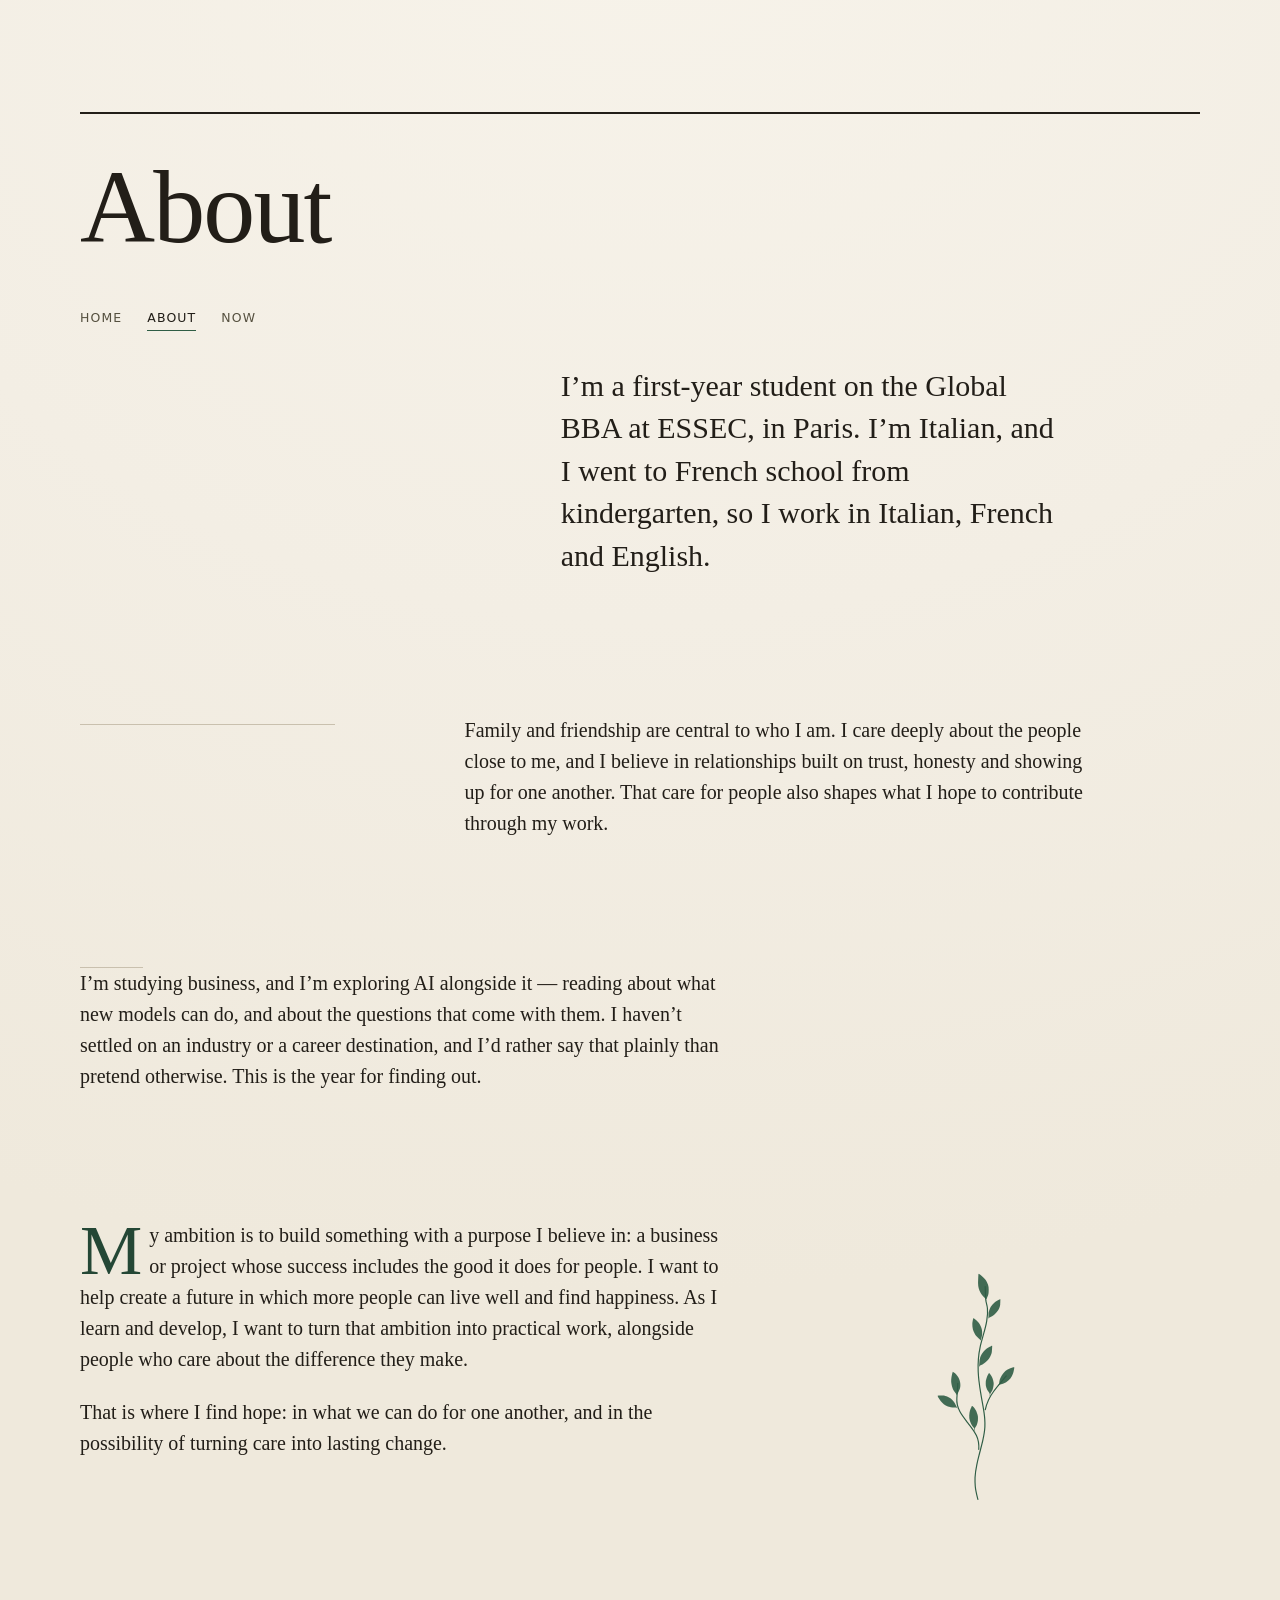
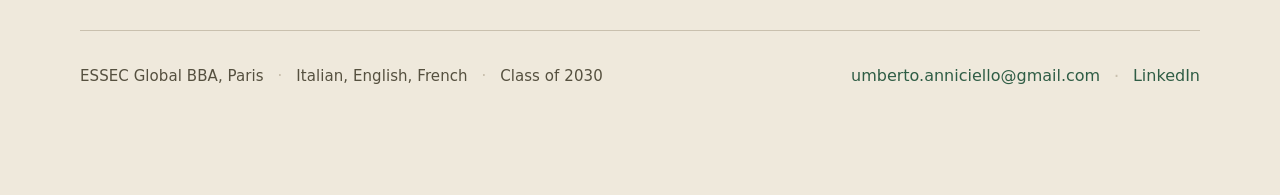
==== about/index.html @ f2fa38ba "Replace the holding page with the site: home, About, Now Three pages in the chosen direction (paper," ====
<!doctype html>
<html lang="en">
<head>
<meta charset="utf-8">
<meta name="viewport" content="width=device-width, initial-scale=1">
<meta name="theme-color" content="#F3EEE4">
<title>About — Umberto Anniciello, ESSEC Global BBA</title>
<meta name="description" content="Umberto Anniciello on family and friendship, what he believes about responsibility, and what he hopes to build.">
<link rel="canonical" href="https://umbertoanniciello.com/about/">

<meta property="og:type" content="profile">
<meta property="og:url" content="https://umbertoanniciello.com/about/">
<meta property="og:title" content="About — Umberto Anniciello">
<meta property="og:description" content="On family and friendship, what I believe about responsibility, and what I hope to build.">
<meta property="og:locale" content="en_GB">
<meta property="og:image" content="https://umbertoanniciello.com/og.jpg">
<meta property="og:image:width" content="1200"><meta property="og:image:height" content="630">
<meta property="og:image:alt" content="Umberto Anniciello, ESSEC Global BBA, Paris">
<meta name="twitter:card" content="summary_large_image">

<link rel="icon" href="data:image/svg+xml,%3Csvg%20xmlns='http://www.w3.org/2000/svg'%20viewBox='0%200%2032%2032'%3E%3Crect%20width='32'%20height='32'%20fill='%23F3EEE4'/%3E%3Cpath%20d='M9%208v11a7%207%200%200%200%2014%200V8'%20fill='none'%20stroke='%23221E18'%20stroke-width='2.5'/%3E%3Cpath%20d='M7%2026h18'%20stroke='%232F5D45'%20stroke-width='2'/%3E%3C/svg%3E">
<link rel="stylesheet" href="/style.css">
</head>
<body>
<script>document.documentElement.classList.add('js');</script>

<div class="sheet">

  <header class="masthead">
    <hr class="rule rule--heavy">
    <h1><span class="word"><span>About</span></span></h1>

    <nav class="nav" aria-label="Sections">
      <a href="/">Home</a>
      <a href="/about/" aria-current="page">About</a>
      <a href="/now/">Now</a>
    </nav>

    <div class="grid hero">
      <div class="lead-wrap">
        <p class="lead">
          <span class="ln">I&rsquo;m a first-year student on the Global BBA at ESSEC,</span>
          <span class="ln">in Paris. I&rsquo;m Italian, and I went to French school</span>
          <span class="ln">from kindergarten, so I work in Italian, French and English.</span>
        </p>
      </div>
    </div>
  </header>

  <main>

    <!-- the human side -->
    <div class="passage passage--right grid">
      <div class="mark"><hr class="rule" data-rv-rule></div>
      <div class="body" data-rv>
        <p>Family and friendship are central to who I am. I care deeply about the people close to me, and I believe in relationships built on trust, honesty and showing up for one another. That care for people also shapes what I hope to contribute through my work.</p>
      </div>
    </div>


    <!-- what I'm studying, and what I'm exploring -->
    <div class="passage passage--left grid">
      <div class="mark"><hr class="rule" data-rv-rule></div>
      <div class="body" data-rv>
        <p>I&rsquo;m studying business, and I&rsquo;m exploring AI alongside it &mdash; reading about what new models can do, and about the questions that come with them. I haven&rsquo;t settled on an industry or a career destination, and I&rsquo;d rather say that plainly than pretend otherwise. This is the year for finding out.</p>
      </div>
    </div>

    <!-- the ambition -->
    <div class="passage passage--left ambition grid">
      <div class="body" data-rv>
        <p>My ambition is to build something with a purpose I believe in: a business or project whose success includes the good it does for people. I want to help create a future in which more people can live well and find happiness. As I learn and develop, I want to turn that ambition into practical work, alongside people who care about the difference they make.</p>
        <p>That is where I find hope: in what we can do for one another, and in the possibility of turning care into lasting change.</p>
      </div>

      <svg class="sprig sprig-inline" viewBox="0 0 120 320" data-rv-sprig aria-hidden="true" focusable="false">
        <path class="stemline" d="M62.6 315.7C61.1 309.7 59.5 303.7 59 297.6C58.6 293.7 58.6 289.8 58.7 285.9C59 280 59.9 274.2 61.1 268.5C62.2 262.7 63.8 257 65.2 251.3C66.7 245.6 68.3 239.9 69.5 234.2C70.7 228.5 71.8 222.7 72.1 216.9C72.3 213.1 72.2 209.2 71.9 205.4C71.5 199.5 70.5 193.7 69.5 188C68.5 182.1 67.3 176.3 66.4 170.4C65.4 164.6 64.6 158.7 63.9 152.8C63.5 148.9 63.2 145 63 141.1C62.8 135.3 62.8 129.5 63.3 123.7C63.7 117.9 64.7 112.1 65.9 106.4C67.2 100.7 69 95.1 70.5 89.5C72.1 83.8 73.7 78.2 74.6 72.5C75.6 66.8 76.2 60.9 75.6 55.2C75.3 51.2 73.7 47.3 73.3 43.3C72.7 37.4 73.1 31.3 72.5 25.4M101.3 147.2C95.5 154.2 89.3 161 84 168.4C78.6 175.7 74.5 184.3 72.7 193.2M63.8 247.3C64.2 241 63.3 234.2 60.6 228.5C57.6 222.2 53.2 216.7 48.9 211.3C45 206.3 41 201.4 38 195.8C35.2 190.3 33.4 183.8 33.9 177.6C34.4 170.8 34.8 164 35.2 157.2"
              fill="none" stroke="currentColor" stroke-width="1.6" stroke-linecap="round" stroke-linejoin="round"></path>
        <g fill="currentColor" fill-rule="evenodd">
          <path class="leaf" d="M54.4 188.1C54.4 188.1 54.8 188 55 188.1C55.6 188.5 56.1 189.1 56.6 189.7C57.6 190.9 58.5 192.2 59.3 193.5C60.1 194.7 60.7 196 61.2 197.3C61.8 198.9 62.4 200.5 62.6 202.2C62.8 204.1 62.7 206 62.6 207.9C62.5 208.9 62.3 209.9 62 210.9C61.6 212.5 61.1 214 60.4 215.5C59.9 216.7 58.7 217.5 58.5 218.8C58.2 220.2 59 223.1 59 223.1C59 223.1 58 221.7 57.7 220.9C57.5 220.3 58 219.6 57.7 219C57 217.7 55.8 216.8 55 215.5C54.1 214.2 53.4 212.9 52.8 211.4C52 209.3 51.2 207.2 50.9 204.9C50.6 202.3 50.8 199.6 51.2 197C51.4 195.4 52 193.9 52.5 192.4C53.1 190.9 54.4 188.1 54.4 188.1Z"></path>
          <path class="leaf" d="M9.1 174C11 173.8 12.9 173.8 14.8 174C15.9 174 17 174.2 18 174.5C19.1 174.8 20.3 175.1 21.3 175.6C22.6 176.2 23.9 176.9 25.1 177.8C26.5 178.8 27.7 180 28.9 181.3C29.5 181.9 30.1 182.7 30.5 183.5C32.1 186.2 34.9 191.9 34.9 191.9C34.9 191.9 33.8 190.4 33 190.2C31.4 189.9 29.7 190.4 28.1 190.2C26.4 190.1 24.8 189.8 23.2 189.4C22.2 189.2 21.2 188.8 20.2 188.3C18.8 187.6 17.4 186.9 16.1 185.9C14.6 184.7 13.3 183.3 12.1 181.8C11 180.6 10.2 179.2 9.3 177.8C8.7 176.7 7.7 174.5 7.7 174.5C7.7 174.5 8.6 174 9.1 174Z"></path>
          <path class="leaf" d="M77.8 143.3C77.8 143.3 79 144.3 79.4 144.9C80.5 146.5 81.7 148.2 82.4 150C83.2 152 83.7 154.2 84 156.3C84.2 157.4 84.2 158.5 84 159.6C83.9 161 83.6 162.5 83.2 163.9C82.8 165.4 82.3 166.9 81.6 168.2C81 169.5 80 170.5 79.4 171.8C79.2 172.2 79.5 172.7 79.4 173.1C79.3 173.6 78.6 174.5 78.6 174.5C78.6 174.5 79 172.4 78.6 171.5C77.8 169.4 76 167.8 75.1 165.8C74.3 164.1 73.7 162.2 73.4 160.4C73.2 158.3 73.3 156.2 73.4 154.1C73.5 153.3 73.7 152.5 74 151.7C74.5 150.1 74.9 148.5 75.6 147.1C76.2 145.7 77.8 143.3 77.8 143.3Z"></path>
          <path class="leaf" d="M28.4 141.4C28.4 141.4 30.3 142.5 31.1 143.3C32.5 144.6 33.7 146.1 34.9 147.6C35.7 148.8 36.5 150.1 37 151.4C37.7 152.9 38.1 154.4 38.4 156C38.7 157.5 38.7 159.1 38.7 160.6C38.6 161.8 38.5 163 38.1 164.2C37.3 166.6 36.3 169 35.1 171.2C34.7 172.1 33.2 173.4 33.2 173.4C33.2 173.4 33.2 172.3 33 171.8C32.1 170.3 30.9 169.1 30 167.7C29.2 166.5 28.6 165.2 28.1 163.9C27.4 162 26.8 160 26.5 157.9C26.1 156 26.1 153.9 26.2 152C26.3 149.7 26.8 147.4 27.3 145.2C27.5 143.9 28.4 141.4 28.4 141.4Z"></path>
          <path class="leaf" d="M110.9 135.4C111.4 135.3 112.3 135.7 112.3 135.7C112.3 135.7 111.7 139.7 111.2 141.6C110.9 142.7 110.6 143.9 110.1 144.9C109.2 146.9 108.2 148.9 106.9 150.6C105.2 152.6 103.2 154.2 101.1 155.8C99.8 156.7 98.3 157.3 96.8 157.9C95.2 158.5 93.4 158.6 91.9 159.3C91.3 159.6 90.6 160.9 90.6 160.9C90.6 160.9 89.7 160.4 89.7 160.4C89.7 160.4 91.1 159.3 91.4 158.5C91.8 157.2 91.6 155.7 91.9 154.4C92.2 152.9 92.7 151.5 93.3 150C93.7 148.9 94.3 147.8 94.9 146.8C95.8 145.4 96.7 143.9 97.9 142.7C99.3 141.3 100.8 140 102.5 138.9C103.9 138 105.4 137.4 106.9 136.7C108.2 136.2 109.5 135.7 110.9 135.4Z"></path>
          <path class="leaf" d="M81.6 106C81.6 106 82.1 106.3 82.1 106.3C82.1 106.3 82 111.8 81.6 114.5C81.4 116.1 80.8 117.6 80.2 119.1C79.9 120 79.4 120.9 78.9 121.8C78.1 123.1 77.2 124.4 76.2 125.6C75.3 126.6 74.4 127.5 73.4 128.3C72 129.5 70.5 130.6 68.8 131.6C67.8 132.2 66.5 132.2 65.6 132.9C64.8 133.5 64.2 135.4 64.2 135.4C64.2 135.4 64.6 128.5 65 125.1C65.2 123.9 65.5 122.9 65.8 121.8C66.4 120.3 66.9 118.8 67.7 117.5C68.6 116 69.6 114.6 70.7 113.4C71.8 112.2 72.9 111 74.3 110.1C76.6 108.6 81.6 106 81.6 106Z"></path>
          <path class="leaf" d="M56.3 68.6C56.3 68.6 56.7 68.5 56.9 68.6C58.1 69.4 59.3 70.3 60.4 71.3C61.6 72.4 62.7 73.6 63.7 74.8C64.5 75.8 65.3 76.9 65.8 78.1C66.6 79.6 67.3 81.3 67.7 83C68.1 84.1 68.2 85.3 68.3 86.5C68.4 88.1 68.5 89.8 68.3 91.4C67.9 94.2 66.4 99.8 66.4 99.8C66.4 99.8 66.5 98.6 66.1 98.2C64.5 96.3 62.4 94.8 60.7 93C59.8 92.1 59.1 91.1 58.5 90C57.4 88 56.4 86 55.8 83.8C55.2 81.3 54.9 78.7 55 76.2C55.1 73.6 56.3 68.6 56.3 68.6Z"></path>
          <path class="leaf" d="M92.7 42.5C92.9 42.4 93.3 42.8 93.3 42.8C93.3 42.8 93.2 47.7 93 50.1C92.9 51.2 92.6 52.3 92.2 53.4C91.6 54.9 90.9 56.6 90 58C88.8 59.7 87.5 61.4 85.9 62.9C84.7 64 83.3 65 81.9 65.9C80.6 66.6 79 66.9 77.8 67.8C77.2 68.2 76.4 69.7 76.4 69.7C76.4 69.7 76.9 68 77 67.2C77.2 65 76.9 62.8 77.2 60.7C77.5 59.1 78 57.6 78.6 56.1C79 54.9 79.5 53.8 80.2 52.8C81.5 51 83 49.2 84.6 47.7C85.8 46.5 87.2 45.6 88.7 44.7C90 43.8 91.3 43.1 92.7 42.5Z"></path>
          <path class="leaf" d="M63.4 8C63.4 8 66.2 9.4 67.5 10.4C69.3 11.9 70.9 13.6 72.4 15.3C73.3 16.5 74.1 17.8 74.8 19.1C75.5 20.4 76 21.6 76.4 22.9C76.8 24.2 77.1 25.4 77.2 26.7C77.4 28.9 77.4 31.1 77.2 33.3C77.1 34.7 76.9 36.2 76.4 37.6C75.9 39.2 74.8 40.6 74.5 42.2C74.4 43.2 75.1 45.2 75.1 45.2C75.1 45.2 75 43.5 74.5 42.8C74.3 42.3 73.6 42.3 73.2 42C71.7 40.6 70.2 39.2 68.8 37.6C67.9 36.5 67 35.3 66.4 34.1C65.3 32 64.3 29.8 63.7 27.6C63.1 25.7 62.9 23.8 62.9 21.9C62.8 17.2 63.4 8 63.4 8Z"></path>
        </g>
      </svg>
    </div>

  </main>

  <footer class="colophon">
    <hr class="rule" data-rv-rule>
    <div class="cols">
      <ul class="facts" data-rv>
        <li>ESSEC Global BBA, Paris</li>
        <li>Italian, English, French</li>
        <li>Class of 2030</li>
      </ul>
      <ul class="contact" data-rv>
        <li><a href="mailto:umberto.anniciello@gmail.com">umberto.anniciello@gmail.com<span class="u"></span></a></li>
        <li><a href="https://www.linkedin.com/in/umberto-anniciello/" rel="me noopener">LinkedIn<span class="u"></span></a></li>
      </ul>
    </div>
  </footer>

</div>

<script src="/reveal.js"></script>
</body>
</html>
---- style.css ----
/* ---------------------------------------------------------------------------
   OPTIONAL SELF-HOSTED TEXT SERIF (no network requests as shipped).
   Download Source Serif 4 (SIL OFL 1.1), subset to latin + latin-ext, place
   the files beside this page as /fonts/…, then uncomment and put
   'Source Serif 4' at the head of --serif.

@font-face {
  font-family: 'Source Serif 4';
  src: url('/fonts/SourceSerif4-Roman.subset.woff2') format('woff2');
  font-weight: 300 700; font-style: normal; font-display: swap;
}
@font-face {
  font-family: 'Source Serif 4';
  src: url('/fonts/SourceSerif4-Italic.subset.woff2') format('woff2');
  font-weight: 300 700; font-style: italic; font-display: swap;
}
--------------------------------------------------------------------------- */

:root{
  --paper:#F3EEE4;
  --paper-hi:#F7F3EA;
  --paper-lo:#EFE9DC;
  --panel:#E9E2D2;
  --ink:#221E18;
  --ink-soft:#55503F;
  --accent:#2F5D45;
  --accent-deep:#244735;
  --rule:#C9C0AE;

  --serif:'Iowan Old Style','Charter','Bitstream Charter','Palatino Linotype',Palatino,'Book Antiqua',Georgia,'Times New Roman',serif;
  --display:'Hoefler Text','Baskerville','Baskerville Old Face','Iowan Old Style','Palatino Linotype',Palatino,Georgia,serif;
  --meta:system-ui,-apple-system,'Segoe UI','Helvetica Neue',Helvetica,Arial,sans-serif;

  /* every clamp uses the two-term rem + vi form (WCAG 1.4.4 / F94 safe) */
  --gutter:clamp(1.5rem, 0.333rem + 5.833vi, 5rem);
  --step:clamp(4rem, 2.667rem + 6.667vi, 8rem);
  --ease:cubic-bezier(.16,1,.3,1);
}

*,*::before,*::after{box-sizing:border-box}

html{
  -webkit-text-size-adjust:100%;
  min-height:100%;
  background-color:var(--paper);
  background-image:radial-gradient(130% 78% at 50% -6%, var(--paper-hi) 0%, var(--paper) 52%, var(--paper-lo) 100%);
  background-repeat:no-repeat;
}

body{
  margin:0;
  background:transparent;
  color:var(--ink);
  font-family:var(--serif);
  font-size:clamp(1.125rem, 1.083rem + 0.208vi, 1.25rem);
  line-height:1.55;
  font-kerning:normal;
  font-variant-ligatures:common-ligatures;
  text-rendering:optimizeLegibility;
  overflow-x:hidden;
}

p{margin:0 0 1.1em}
p:last-child{margin-bottom:0}

a{color:var(--accent);text-decoration:none}
:focus-visible{
  outline:2px solid var(--accent);
  outline-offset:4px;
  border-radius:2px;
}

/* --- the sheet --------------------------------------------------------- */
.sheet{
  max-width:82rem;
  margin-inline:auto;
  padding-inline:var(--gutter);
  padding-block:clamp(2rem, 1.167rem + 4.167vi, 5rem) clamp(3rem, 2rem + 5vi, 6rem);
}

/* the 12-column forme; single column until the page is wide enough to set
   two properly, which is the only honest breakpoint for an editorial grid */
.grid{display:grid;grid-template-columns:1fr;gap:0}
@media (min-width:64em){
  .grid{grid-template-columns:repeat(12,1fr);column-gap:clamp(1.5rem, 0.5rem + 2vi, 3rem)}
}

/* --- hairlines --------------------------------------------------------- */
.rule{
  height:1px;background:var(--rule);border:0;margin:0;
  transform-origin:left center;
}
.rule--heavy{height:2px;background:var(--ink)}

/* --- masthead ---------------------------------------------------------- */
.masthead{padding-top:clamp(1rem, 0.5rem + 2.5vi, 2.5rem)}

h1{
  font-family:var(--display);
  font-weight:400;
  font-size:clamp(2.4rem, 1.033rem + 6.833vi, 6.5rem);
  line-height:1.02;
  letter-spacing:-0.018em;
  margin:clamp(1.25rem, 0.833rem + 2.083vi, 2.75rem) 0 clamp(1.5rem, 1rem + 2.5vi, 3rem);
  max-width:14ch;
}
/* The mask was compensated on the vertical axis only. Horizontally the negative
   letter-spacing pulls the box in and round glyphs overhang their advance width:
   measured, "Now" sits 1.7px outside its box at 40px and 5.1px at 120px, so the w
   was sliced at every size. Same trick as the block axis - widen the mask, pull the
   layout back by exactly the same amount, so word spacing is untouched. */
h1 .word{display:inline-block;overflow:hidden;padding-block:0.02em 0.14em;margin-block:-0.02em -0.14em;padding-inline:0.03em 0.16em;margin-inline:-0.03em -0.16em;vertical-align:bottom}
h1 .word > span{display:inline-block;will-change:transform}

.lead{
  font-size:clamp(1.375rem, 1.208rem + 0.833vi, 1.875rem);
  line-height:1.42;
  max-width:34ch;
  margin-bottom:0;
}
.lead .ln{display:inline}

@media (min-width:64em){
  .hero .plate{grid-column:1 / span 4}
  .hero .lead-wrap{grid-column:6 / span 7;align-self:end;padding-bottom:0.6rem}
}

/* --- portrait plate ---------------------------------------------------- */
/* HEADSHOT SLOT.  This direction works with or without a portrait — the
   grid simply gives the standfirst columns 1–7 if the plate is removed.
   Replace the <svg> below with <img src="portrait.jpg" alt="" width="…"
   height="…"> keeping the 4:5 ratio, and delete the .credit line. */
.plate{margin:0 0 clamp(2rem, 1.5rem + 2.5vi, 3.5rem) 0;max-width:22rem}
.plate .frame{
  position:relative;overflow:hidden;
  border:1px solid var(--rule);
  background:var(--panel);
  aspect-ratio:4/5;
}
.plate svg,.plate img{display:block;width:100%;height:100%;object-fit:cover}
.plate .credit{
  font-family:var(--meta);
  font-size:0.75rem;
  letter-spacing:0.04em;
  color:var(--ink-soft);
  margin:0.6rem 0 0;
}
.plate .credit b{font-weight:600;color:var(--accent-deep)}

/* --- passages ---------------------------------------------------------- */
.passage{margin-top:var(--step)}
.passage .body{max-width:34em}
.passage .body p{max-width:65ch}
.mark{margin-bottom:clamp(1.25rem, 1rem + 1.25vi, 2rem)}

@media (min-width:64em){
  .passage--right .mark{grid-column:1 / span 3;margin-top:0.55rem}
  .passage--right .body{grid-column:5 / span 7}
  .passage--left  .body{grid-column:1 / span 7}
  .passage--left  .sprig{grid-column:9 / span 3;justify-self:center}
  .passage .mark{margin-bottom:0}
}

/* --- the belief: the pull-quote ---------------------------------------- */
.belief{
  margin-top:var(--step);
  background:var(--panel);
  border-block:1px solid var(--rule);
  padding-block:clamp(3rem, 2.167rem + 4.167vi, 6rem);
  /* full-bleed out of the sheet's gutters, safely, with no horizontal scroll */
  margin-inline:calc(var(--gutter) * -1);
  padding-inline:var(--gutter);
}
.belief-inner{max-width:82rem;margin-inline:auto}
blockquote{
  margin:0;
  font-family:var(--display);
  font-weight:400;
  font-size:clamp(1.55rem, 1.15rem + 2vi, 2.75rem);
  line-height:1.28;
  letter-spacing:-0.012em;
  position:relative;
}
blockquote .ln{display:block;max-width:26ch}
blockquote .ln + .ln{margin-top:0.5em}
blockquote .ln:first-child{max-width:24ch}
/* the hanging opening quote, set in the margin the way a magazine sets it */
.quotemark{
  font-family:var(--display);
  font-size:clamp(4rem, 2.5rem + 7.5vi, 9rem);
  line-height:0.6;
  color:var(--accent-deep);
  opacity:.42;
  display:block;
  margin-bottom:0.06em;
  user-select:none;
}
.stem{display:none}
@media (min-width:64em){
  .belief-inner{display:grid;grid-template-columns:repeat(12,1fr);column-gap:clamp(1.5rem, 0.5rem + 2vi, 3rem)}
  .quotemark{grid-column:1 / span 1;text-align:right;margin:0;justify-self:end}
  .stem{display:block;grid-column:2 / span 1;justify-self:center;
        width:2px;background:var(--accent);align-self:stretch;
        transform-origin:top center;margin:0.4rem 0 0.5rem}
  blockquote{grid-column:3 / span 9}
  blockquote .ln,blockquote .ln:first-child{max-width:30ch}
}

/* --- the ambition: drop cap -------------------------------------------- */
.ambition .body > p:first-of-type::first-letter{
  float:left;
  font-family:var(--display);
  font-size:3.5em;
  line-height:0.78;
  padding:0.06em 0.1em 0 0;
  color:var(--accent-deep);
}

/* --- colophon ---------------------------------------------------------- */
.colophon{margin-top:var(--step)}
.colophon .rule{margin-bottom:clamp(1.25rem, 1rem + 1.25vi, 2rem)}
.facts,.contact{
  list-style:none;margin:0;padding:0;
  font-family:var(--meta);
  display:flex;flex-wrap:wrap;align-items:center;
  column-gap:0.85rem;row-gap:0.1rem;
}
.facts{font-size:0.9375rem;color:var(--ink-soft);letter-spacing:0.005em}
.facts li,.contact li{display:flex;align-items:center;gap:0.85rem}
.facts li:not(:last-child)::after,
.contact li:not(:last-child)::after{content:'·';color:var(--rule);font-size:1.1em}
.facts .slot{color:var(--accent-deep);font-weight:600}
.contact{margin-top:0.35rem;font-size:1rem}
.contact a{
  display:inline-flex;align-items:center;min-height:44px;
  color:var(--accent);
  border-bottom:1px solid transparent;
  position:relative;
}
.contact a .u{
  position:absolute;left:0;right:0;bottom:11px;height:1px;background:currentColor;
  transform:scaleX(0);transform-origin:left center;
  transition:transform .45s var(--ease);
}
.contact a:hover .u,.contact a:focus-visible .u{transform:scaleX(1)}

@media (min-width:64em){
  .colophon .cols{display:grid;grid-template-columns:repeat(12,1fr);column-gap:clamp(1.5rem, 0.5rem + 2vi, 3rem);align-items:start}
  .colophon .facts{grid-column:1 / span 7}
  .colophon .contact{grid-column:8 / span 5;margin-top:-0.55rem;justify-content:flex-end}
}

/* --- the olive sprig: the quiet accent from nature ---------------------- */
.sprig{display:block;width:clamp(3.5rem, 2.833rem + 3.333vi, 6rem);height:auto;color:var(--accent)}
.sprig .leaf{opacity:.9}
.sprig-inline{margin-block:clamp(2rem, 1.667rem + 1.667vi, 3rem) 0}
/* ==========================================================================
   MOTION — "Settling", much slower
   One gesture, performed slowly and in order, then stillness. Nothing draws
   itself; nothing slides sideways. Everything rises 14px into place on an
   evenly-paced curve and then stops moving for good.

   Chosen from the motion comparison on 5 September 2026:
   treatment = settling · pace = much slower (1.75x) · body text = moves.

   Every duration below derives from --pace, so the whole page can be sped up
   or slowed down by changing one number and nothing drifts out of step.
   ========================================================================== */
:root{
  --pace:1.75;          /* scroll reveals — the "much slower" that was chosen */
  --pace-in:1.15;       /* the one-time page-load sequence. Deliberately quicker:
                           at 1.75 the first screen took 3.8s to finish assembling
                           and no largest-contentful-paint was recorded at all.
                           Slowness is right while reading and wrong on arrival.
                           Set this to 1.75 to make the entrance match the rest. */
  --ease:cubic-bezier(.22,.61,.36,1);   /* evenly paced; not front-loaded */
  --rise:.875rem;                        /* the 14px settle */

  --d-name:calc(.95s * var(--pace-in));
  --d-lead:calc(.90s * var(--pace-in));
  --d-plate:calc(1.05s * var(--pace-in));
  --d-credit:calc(.80s * var(--pace-in));
  --d-rv:calc(.85s * var(--pace));
  --d-belief:calc(.90s * var(--pace));
  --d-sprig:calc(1.20s * var(--pace));
  --d-leaf:calc(.60s * var(--pace));
}

/* page-load sequence — CSS keyframes, so they complete with or without JS */
@keyframes fadeUp{from{opacity:0;transform:translateY(var(--rise))}to{opacity:1;transform:translateY(0)}}
@keyframes drawX{from{transform:scaleX(0)}to{transform:scaleX(1)}}

/* the one line that still draws itself: the heavy rule above the name */
.masthead .rule{animation:drawX calc(1.10s * var(--pace-in)) var(--ease) both}
h1 .word > span{animation:fadeUp var(--d-name) var(--ease) both}
h1 .word:nth-child(1) > span{animation-delay:calc(.16s * var(--pace-in))}
h1 .word:nth-child(2) > span{animation-delay:calc(.29s * var(--pace-in))}
.lead .ln{animation:fadeUp var(--d-lead) var(--ease) both}
.lead .ln:nth-child(1){animation-delay:calc(.62s * var(--pace-in))}
.lead .ln:nth-child(2){animation-delay:calc(.75s * var(--pace-in))}
.lead .ln:nth-child(3){animation-delay:calc(.88s * var(--pace-in))}
.plate .frame > *{animation:fadeUp var(--d-plate) var(--ease) calc(.82s * var(--pace-in)) both}
.plate .credit{animation:fadeUp var(--d-credit) var(--ease) calc(1.35s * var(--pace-in)) both}

/* scroll reveals — single shot, IntersectionObserver, .js-gated.
   Start states live behind .js: with JavaScript off nothing is hidden. */
.js [data-rv]{opacity:0;transform:translateY(var(--rise));
  transition:opacity var(--d-rv) var(--ease),transform var(--d-rv) var(--ease)}
.js [data-rv].is-in{opacity:1;transform:none}

/* Settling: rules and the belief's stem do not draw. They settle like everything else. */
.js [data-rv-rule],.js [data-rv-stem]{opacity:0;transition:opacity var(--d-rv) var(--ease)}
.js [data-rv-rule].is-in,.js [data-rv-stem].is-in{opacity:1}

/* the belief passage: three sentences, 140ms apart, all rising the same way */
.js .belief .quotemark,
.js .belief blockquote .ln{opacity:0;transform:translateY(var(--rise));
  transition:opacity var(--d-belief) var(--ease),transform var(--d-belief) var(--ease)}
.js .belief.is-in .quotemark,
.js .belief.is-in blockquote .ln{opacity:1;transform:none}
.js .belief.is-in .quotemark{transition-delay:calc(.10s * var(--pace));opacity:.42}
.js .belief.is-in blockquote .ln:nth-child(1){transition-delay:calc(.14s * var(--pace))}
.js .belief.is-in blockquote .ln:nth-child(2){transition-delay:calc(.28s * var(--pace))}
.js .belief.is-in blockquote .ln:nth-child(3){transition-delay:calc(.42s * var(--pace))}

/* the olive sprig — the one thing that still draws itself, leaf by leaf.
   Kept deliberately: it is the piece of motion Umberto asked to protect. */
.js .sprig .stemline{transform:scaleY(0);transform-origin:bottom center;
  transition:transform var(--d-sprig) var(--ease)}
.js .sprig .leaf{opacity:0;transition:opacity var(--d-leaf) var(--ease)}
.js .sprig.is-in .stemline{transform:scaleY(1)}
.js .sprig.is-in .leaf{opacity:.9}
.js .sprig.is-in .leaf:nth-of-type(1){transition-delay:calc(.34s * var(--pace))}
.js .sprig.is-in .leaf:nth-of-type(2){transition-delay:calc(.44s * var(--pace))}
.js .sprig.is-in .leaf:nth-of-type(3){transition-delay:calc(.54s * var(--pace))}
.js .sprig.is-in .leaf:nth-of-type(4){transition-delay:calc(.64s * var(--pace))}
.js .sprig.is-in .leaf:nth-of-type(5){transition-delay:calc(.74s * var(--pace))}
.js .sprig.is-in .leaf:nth-of-type(6){transition-delay:calc(.84s * var(--pace))}
.js .sprig.is-in .leaf:nth-of-type(7){transition-delay:calc(.94s * var(--pace))}
.js .sprig.is-in .leaf:nth-of-type(8){transition-delay:calc(1.04s * var(--pace))}
.js .sprig.is-in .leaf:nth-of-type(9){transition-delay:calc(1.09s * var(--pace))}
.js .sprig.is-in .leaf:nth-of-type(10){transition-delay:calc(1.14s * var(--pace))}
.js .sprig.is-in .leaf:nth-of-type(11){transition-delay:calc(1.19s * var(--pace))}
.js .sprig.is-in .leaf:nth-of-type(12){transition-delay:calc(1.24s * var(--pace))}
.js .sprig.is-in .leaf:nth-of-type(13){transition-delay:calc(1.29s * var(--pace))}
.js .sprig.is-in .leaf:nth-of-type(14){transition-delay:calc(1.34s * var(--pace))}
.js .sprig.is-in .leaf:nth-of-type(15){transition-delay:calc(1.39s * var(--pace))}
.js .sprig.is-in .leaf:nth-of-type(16){transition-delay:calc(1.44s * var(--pace))}
.js .sprig.is-in .leaf:last-of-type{transition-delay:calc(1.20s * var(--pace))}   /* the crown waits for the stem */

/* ---- site navigation (added for the three-page site) ------------------- */
.nav{display:flex;gap:clamp(1rem,.6rem + 1.2vi,1.8rem);align-items:baseline;
  font-family:var(--meta);font-size:.78rem;letter-spacing:.09em;text-transform:uppercase;
  margin:0 0 clamp(1.4rem,1rem + 1.4vi,2.2rem)}
.nav a{color:var(--ink-soft);text-decoration:none;padding-bottom:.15rem;
  border-bottom:1px solid transparent;transition:border-color .35s var(--ease),color .35s var(--ease)}
.nav a:hover{color:var(--ink);border-bottom-color:var(--accent)}
.nav a[aria-current="page"]{color:var(--ink);border-bottom-color:var(--accent)}
.nav a:focus-visible{outline:2px solid var(--accent);outline-offset:3px}

/* ---- /now: the dated line that proves the site is tended -------------- */
.updated{font-family:var(--meta);font-size:.78rem;letter-spacing:.06em;
  color:var(--ink-soft);margin:clamp(2rem,1.6rem + 1.4vi,3rem) 0 0}

/* a printed page does not move for people who asked it not to */
@media (prefers-reduced-motion: reduce){
  *,*::before,*::after{
    animation-duration:.001ms !important;
    animation-delay:0ms !important;
    animation-iteration-count:1 !important;
    transition-duration:.001ms !important;
    transition-delay:0ms !important;
  }
  .js [data-rv],
  .js [data-rv-rule],
  .js [data-rv-stem],
  .js .belief .quotemark,
  .js .belief blockquote .ln,
  .js .sprig .leaf{opacity:1;transform:none}
  .js .belief .quotemark{opacity:.42}
  .js .sprig .stemline{transform:none}
}
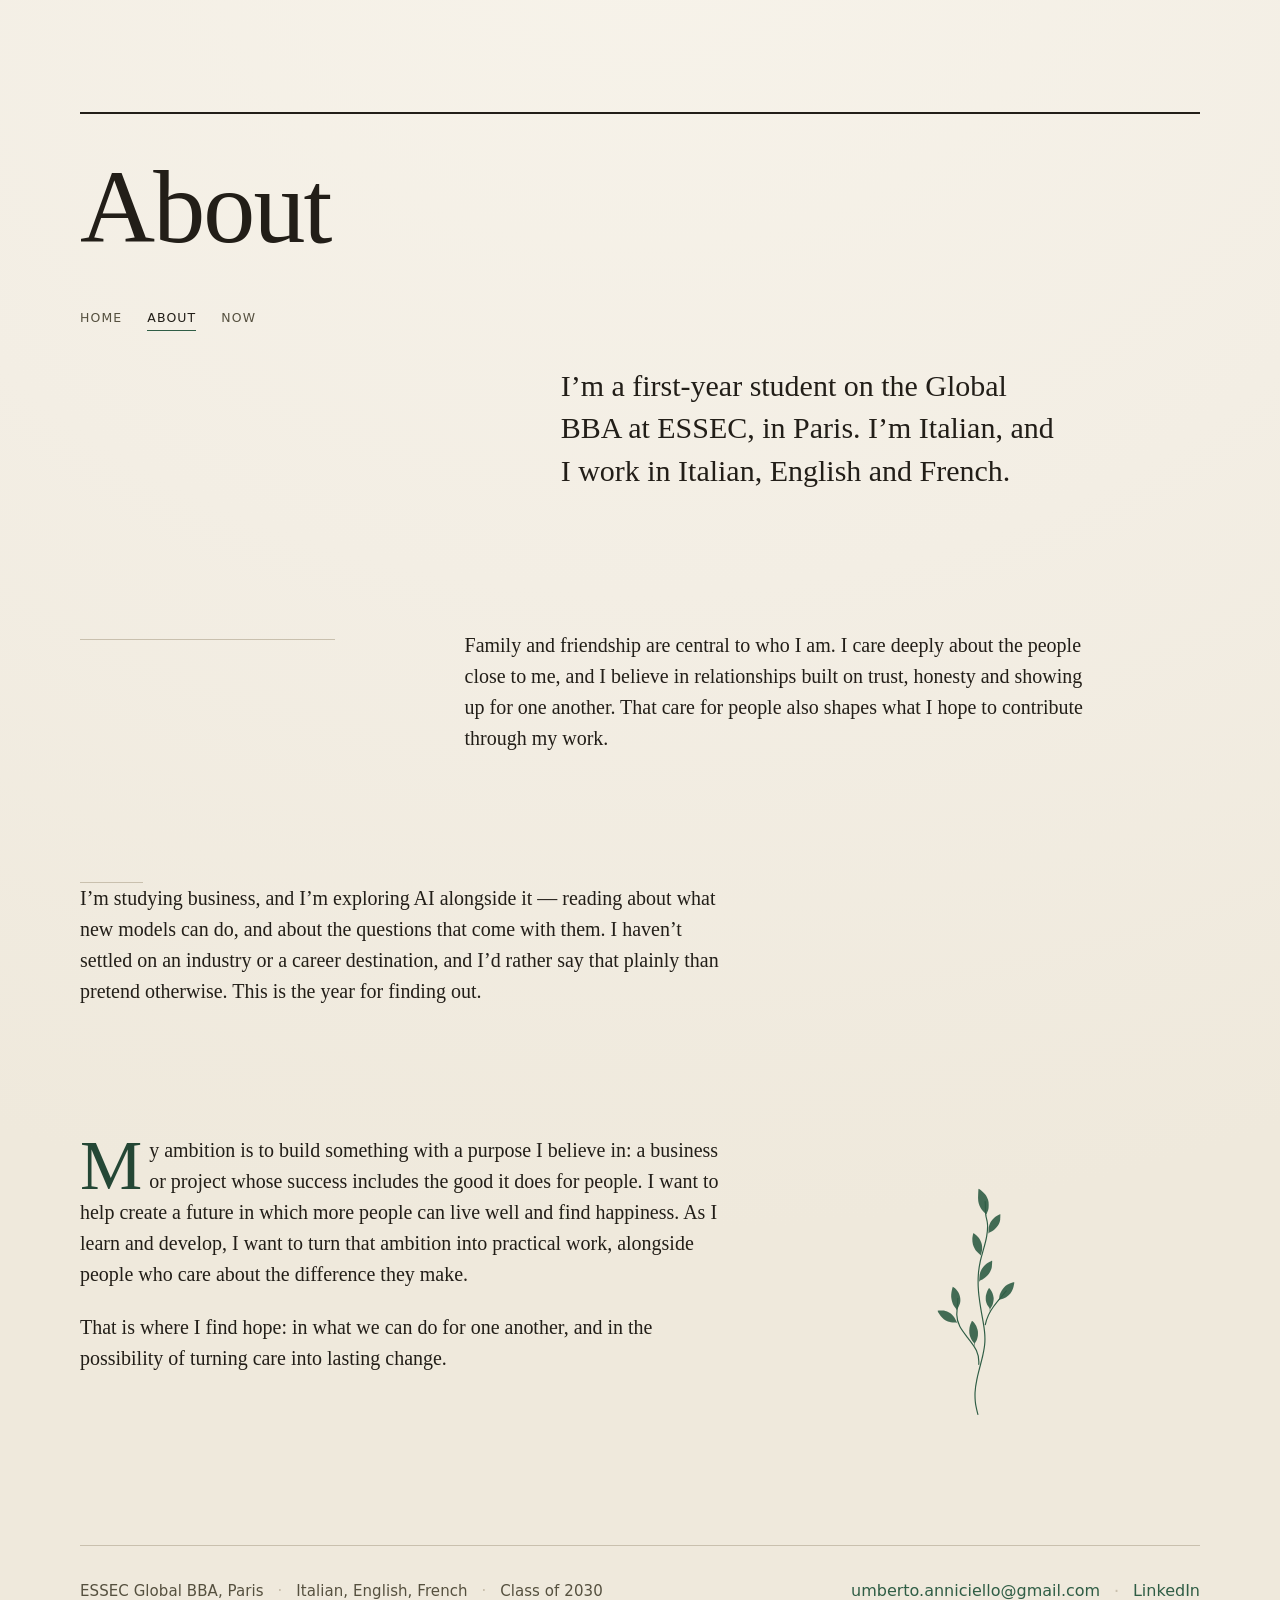
==== commit 5030f564: "About: remove the sentence I wrote about French school; back to his reviewed wording He never asked " ====
--- a/about/index.html
+++ b/about/index.html
@@ -40,8 +40,8 @@
       <div class="lead-wrap">
         <p class="lead">
           <span class="ln">I&rsquo;m a first-year student on the Global BBA at ESSEC,</span>
-          <span class="ln">in Paris. I&rsquo;m Italian, and I went to French school</span>
-          <span class="ln">from kindergarten, so I work in Italian, French and English.</span>
+          <span class="ln">in Paris. I&rsquo;m Italian, and I work in Italian,</span>
+          <span class="ln">English and French.</span>
         </p>
       </div>
     </div>
--- a/style.css
+++ b/style.css
@@ -249,6 +249,22 @@
   .colophon .cols{display:grid;grid-template-columns:repeat(12,1fr);column-gap:clamp(1.5rem, 0.5rem + 2vi, 3rem);align-items:start}
   .colophon .facts{grid-column:1 / span 7}
   .colophon .contact{grid-column:8 / span 5;margin-top:-0.55rem;justify-content:flex-end}
+}
+
+/* --- phones and single-column screens ----------------------------------- */
+/* The portrait must leave room for the first words on a phone screen; the
+   plant sits centred under the last passage instead of stranded at the left. */
+@media (max-width:40em){
+  .plate{max-width:16rem}
+}
+@media (max-width:63.99em){
+  .sprig.sprig-inline{width:4.5rem;margin-inline:auto;margin-block-start:clamp(2.5rem, 2rem + 2vi, 3.5rem)}
+}
+/* A finger needs more than a 15px line to hit: widen the nav links' hit area
+   on touch screens without moving anything. */
+@media (pointer:coarse){
+  .nav a{position:relative}
+  .nav a::after{content:"";position:absolute;inset:-.75rem -.5rem}
 }
 
 /* --- the olive sprig: the quiet accent from nature ---------------------- */
